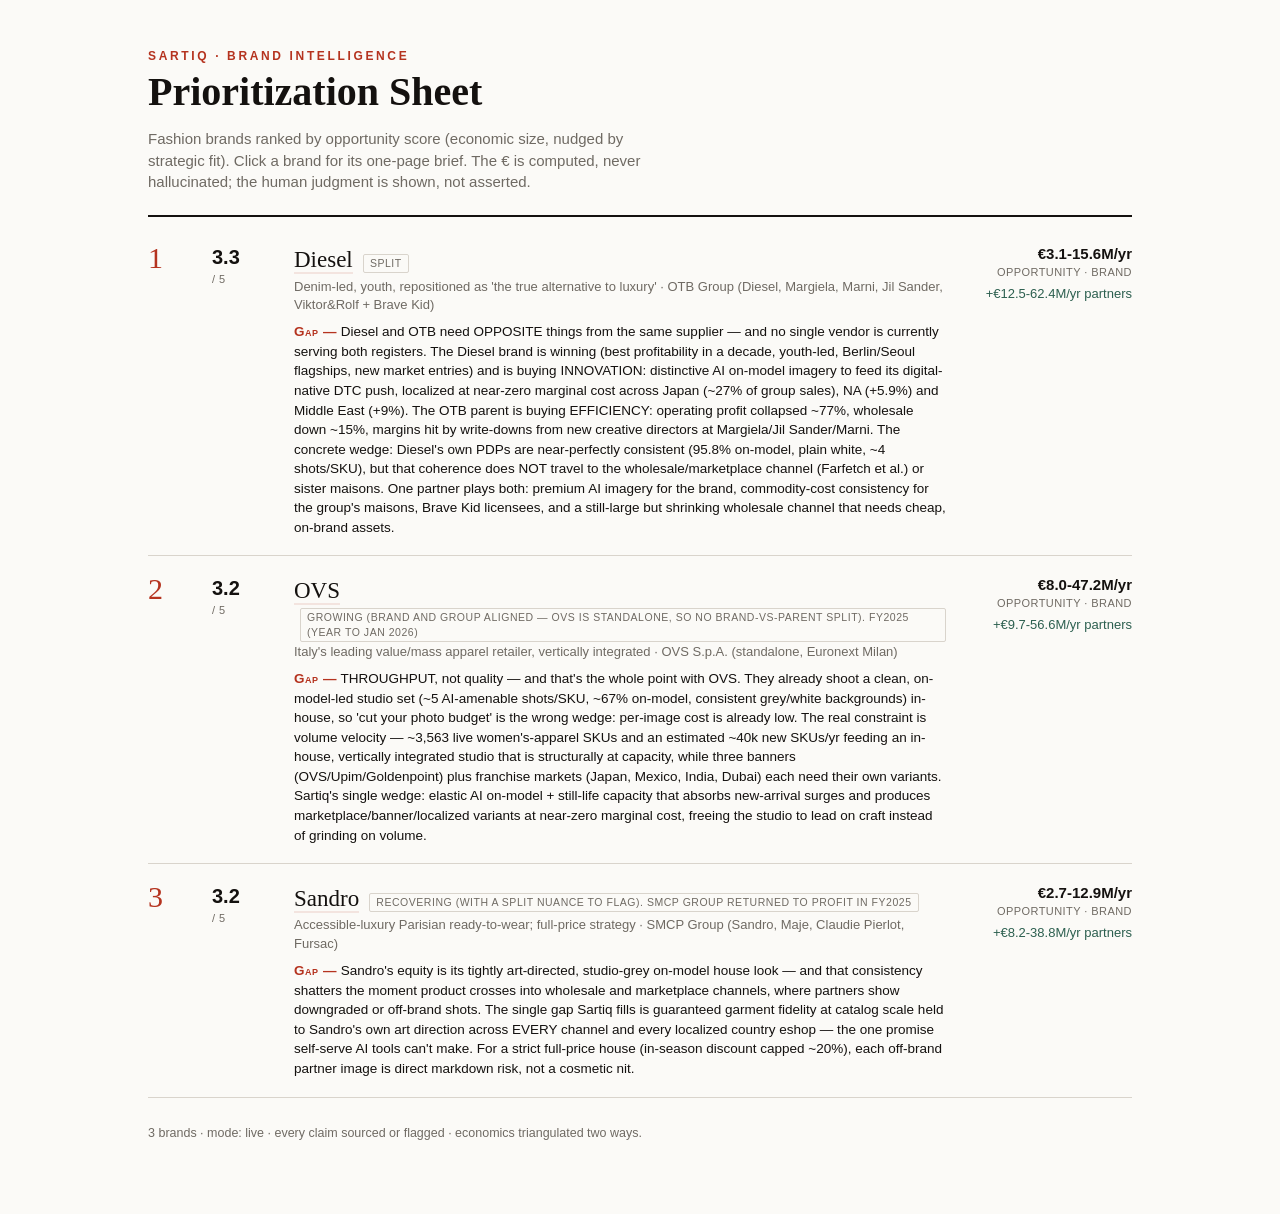
==== samples/index.html @ 9087ad5d "feat: Sartiq Brand Intelligence Agent — dual-mode agent + review app Sourced one-page opportunity br" ====
<!doctype html>
<html lang="en">
<head>
  <meta charset="utf-8">
  <meta name="viewport" content="width=device-width, initial-scale=1">
  <title>Sartiq — Brand Prioritization</title>
  <style>
    :root { --ink:#14110f; --paper:#fbfaf7; --muted:#6f6a63; --hair:#d9d4cc;
            --accent:#b5331f; --soft:#f3e4df; --human:#2c5f4f;
            --serif:"Iowan Old Style",Palatino,Georgia,serif;
            --sans:"Helvetica Neue",Helvetica,Arial,sans-serif; }
    * { box-sizing:border-box; }
    body { margin:0; background:var(--paper); color:var(--ink);
           font-family:var(--sans); font-size:15px; line-height:1.45; }
    .wrap { max-width:1040px; margin:0 auto; padding:48px 28px 72px; }
    .kicker { font-size:12px; letter-spacing:.22em; text-transform:uppercase;
              color:var(--accent); font-weight:700; }
    h1 { font-family:var(--serif); font-size:40px; line-height:1.04; margin:6px 0 4px; }
    .sub { color:var(--muted); max-width:62ch; }
    .rule { height:2px; background:var(--ink); margin:22px 0 8px; }
    .row { display:grid; grid-template-columns:46px 64px 1fr 168px; gap:18px;
           align-items:start; padding:18px 0; border-bottom:1px solid var(--hair); }
    .rank { font-family:var(--serif); font-size:30px; color:var(--accent); line-height:1; }
    .score { font-variant-numeric:tabular-nums; font-weight:700; font-size:20px; }
    .score small { display:block; font-weight:400; font-size:11px; color:var(--muted);
                   letter-spacing:.04em; text-transform:uppercase; }
    .brand a { color:var(--ink); text-decoration:none; font-family:var(--serif);
               font-size:23px; border-bottom:2px solid var(--soft); }
    .brand a:hover { border-bottom-color:var(--accent); }
    .pos { color:var(--muted); font-size:13px; margin-top:1px; }
    .gap { margin-top:7px; font-size:13.5px; }
    .gap b { font-variant:small-caps; letter-spacing:.04em; color:var(--accent); }
    .opp { text-align:right; font-variant-numeric:tabular-nums; }
    .opp .big { font-weight:700; }
    .opp .cap { font-size:11px; color:var(--muted); text-transform:uppercase; letter-spacing:.04em; }
    .opp .partner { color:var(--human); font-size:13px; margin-top:4px; }
    .tag { display:inline-block; font-size:10.5px; letter-spacing:.05em; text-transform:uppercase;
           padding:1px 6px; border:1px solid var(--hair); border-radius:2px; color:var(--muted); margin-left:6px; }
    footer { margin-top:26px; color:var(--muted); font-size:12.5px; }
  </style>
</head>
<body>
<div class="wrap">
  <div class="kicker">Sartiq · Brand Intelligence</div>
  <h1>Prioritization Sheet</h1>
  <p class="sub">Fashion brands ranked by opportunity score (economic size, nudged by
  strategic fit). Click a brand for its one-page brief. The € is computed, never
  hallucinated; the human judgment is shown, not asserted.</p>
  <div class="rule"></div>

  <div class="row">
    <div class="rank">1</div>
    <div class="score">3.3<small>/ 5</small></div>
    <div>
      <div class="brand"><a href="diesel.html">Diesel</a>
        <span class="tag">SPLIT</span>
      </div>
      <div class="pos">Denim-led, youth, repositioned as &#39;the true alternative to luxury&#39; · OTB Group (Diesel, Margiela, Marni, Jil Sander, Viktor&amp;Rolf + Brave Kid)</div>
      <div class="gap"><b>Gap —</b> Diesel and OTB need OPPOSITE things from the same supplier — and no single vendor is currently serving both registers. The Diesel brand is winning (best profitability in a decade, youth-led, Berlin/Seoul flagships, new market entries) and is buying INNOVATION: distinctive AI on-model imagery to feed its digital-native DTC push, localized at near-zero marginal cost across Japan (~27% of group sales), NA (+5.9%) and Middle East (+9%). The OTB parent is buying EFFICIENCY: operating profit collapsed ~77%, wholesale down ~15%, margins hit by write-downs from new creative directors at Margiela/Jil Sander/Marni. The concrete wedge: Diesel&#39;s own PDPs are near-perfectly consistent (95.8% on-model, plain white, ~4 shots/SKU), but that coherence does NOT travel to the wholesale/marketplace channel (Farfetch et al.) or sister maisons. One partner plays both: premium AI imagery for the brand, commodity-cost consistency for the group&#39;s maisons, Brave Kid licensees, and a still-large but shrinking wholesale channel that needs cheap, on-brand assets.</div>
    </div>
    <div class="opp">
      <div class="big">€3.1-15.6M/yr</div>
      <div class="cap">opportunity · brand</div>
      <div class="partner">+€12.5-62.4M/yr partners</div>
    </div>
  </div>
  <div class="row">
    <div class="rank">2</div>
    <div class="score">3.2<small>/ 5</small></div>
    <div>
      <div class="brand"><a href="ovs.html">OVS</a>
        <span class="tag">GROWING (brand and group aligned — OVS is standalone, so no brand-vs-parent split). FY2025 (year to Jan 2026)</span>
      </div>
      <div class="pos">Italy&#39;s leading value/mass apparel retailer, vertically integrated · OVS S.p.A. (standalone, Euronext Milan)</div>
      <div class="gap"><b>Gap —</b> THROUGHPUT, not quality — and that&#39;s the whole point with OVS. They already shoot a clean, on-model-led studio set (~5 AI-amenable shots/SKU, ~67% on-model, consistent grey/white backgrounds) in-house, so &#39;cut your photo budget&#39; is the wrong wedge: per-image cost is already low. The real constraint is volume velocity — ~3,563 live women&#39;s-apparel SKUs and an estimated ~40k new SKUs/yr feeding an in-house, vertically integrated studio that is structurally at capacity, while three banners (OVS/Upim/Goldenpoint) plus franchise markets (Japan, Mexico, India, Dubai) each need their own variants. Sartiq&#39;s single wedge: elastic AI on-model + still-life capacity that absorbs new-arrival surges and produces marketplace/banner/localized variants at near-zero marginal cost, freeing the studio to lead on craft instead of grinding on volume.</div>
    </div>
    <div class="opp">
      <div class="big">€8.0-47.2M/yr</div>
      <div class="cap">opportunity · brand</div>
      <div class="partner">+€9.7-56.6M/yr partners</div>
    </div>
  </div>
  <div class="row">
    <div class="rank">3</div>
    <div class="score">3.2<small>/ 5</small></div>
    <div>
      <div class="brand"><a href="sandro.html">Sandro</a>
        <span class="tag">RECOVERING (with a SPLIT nuance to flag). SMCP Group returned to profit in FY2025</span>
      </div>
      <div class="pos">Accessible-luxury Parisian ready-to-wear; full-price strategy · SMCP Group (Sandro, Maje, Claudie Pierlot, Fursac)</div>
      <div class="gap"><b>Gap —</b> Sandro&#39;s equity is its tightly art-directed, studio-grey on-model house look — and that consistency shatters the moment product crosses into wholesale and marketplace channels, where partners show downgraded or off-brand shots. The single gap Sartiq fills is guaranteed garment fidelity at catalog scale held to Sandro&#39;s own art direction across EVERY channel and every localized country eshop — the one promise self-serve AI tools can&#39;t make. For a strict full-price house (in-season discount capped ~20%), each off-brand partner image is direct markdown risk, not a cosmetic nit.</div>
    </div>
    <div class="opp">
      <div class="big">€2.7-12.9M/yr</div>
      <div class="cap">opportunity · brand</div>
      <div class="partner">+€8.2-38.8M/yr partners</div>
    </div>
  </div>

  <footer>
    3 brands ·
    mode: live ·
    every claim sourced or flagged · economics triangulated two ways.
  </footer>
</div>
</body>
</html>
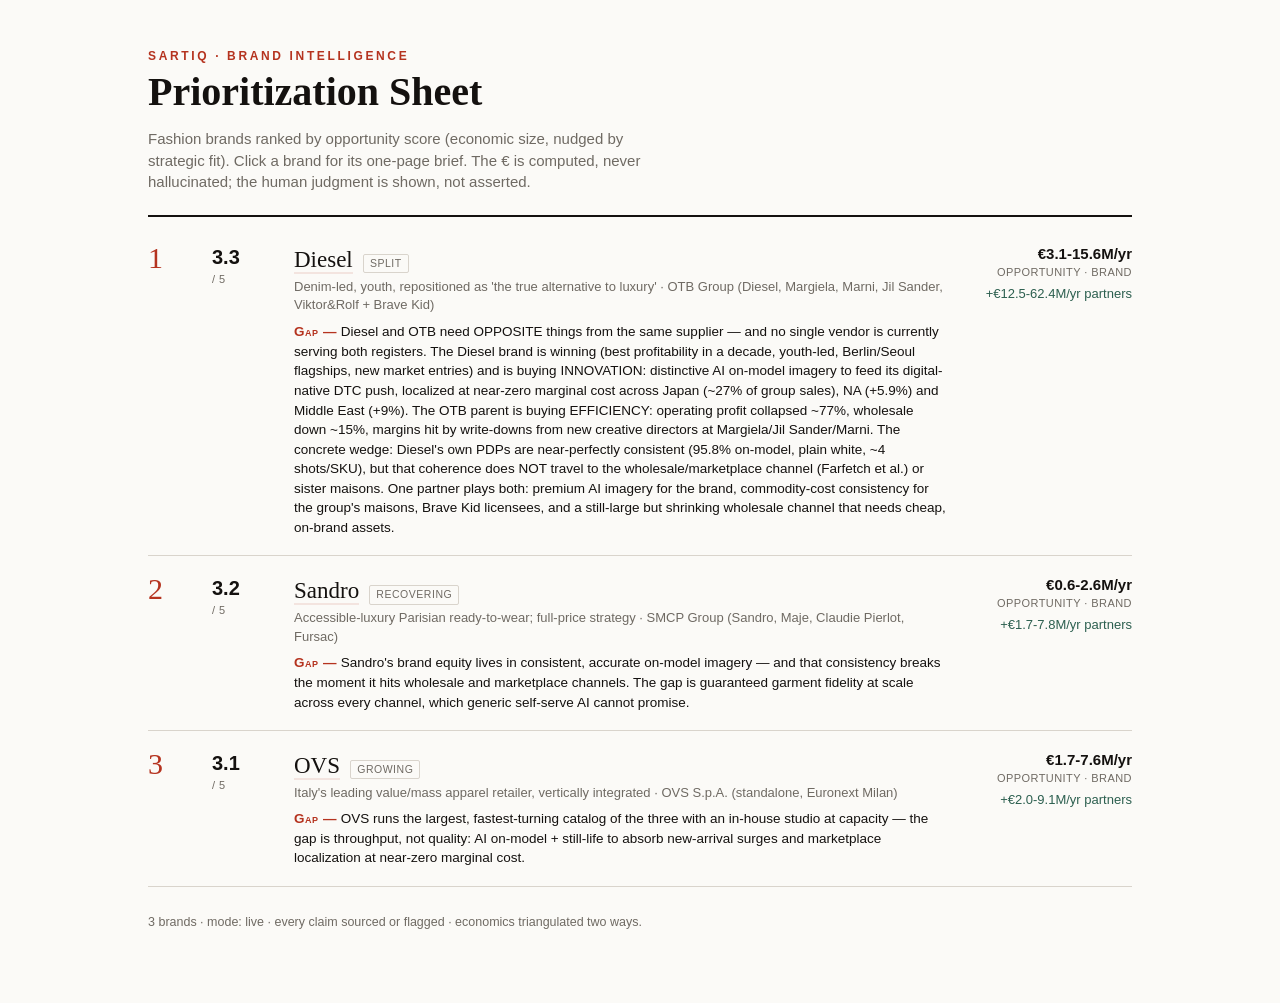
==== commit 2491dfdd: "chore: refresh samples/ with the new Sartiq-capture economics (offline, reproducible) Regenerated th" ====
--- a/samples/index.html
+++ b/samples/index.html
@@ -68,32 +68,32 @@
     <div class="rank">2</div>
     <div class="score">3.2<small>/ 5</small></div>
     <div>
-      <div class="brand"><a href="ovs.html">OVS</a>
-        <span class="tag">GROWING (brand and group aligned — OVS is standalone, so no brand-vs-parent split). FY2025 (year to Jan 2026)</span>
+      <div class="brand"><a href="sandro.html">Sandro</a>
+        <span class="tag">RECOVERING</span>
       </div>
-      <div class="pos">Italy&#39;s leading value/mass apparel retailer, vertically integrated · OVS S.p.A. (standalone, Euronext Milan)</div>
-      <div class="gap"><b>Gap —</b> THROUGHPUT, not quality — and that&#39;s the whole point with OVS. They already shoot a clean, on-model-led studio set (~5 AI-amenable shots/SKU, ~67% on-model, consistent grey/white backgrounds) in-house, so &#39;cut your photo budget&#39; is the wrong wedge: per-image cost is already low. The real constraint is volume velocity — ~3,563 live women&#39;s-apparel SKUs and an estimated ~40k new SKUs/yr feeding an in-house, vertically integrated studio that is structurally at capacity, while three banners (OVS/Upim/Goldenpoint) plus franchise markets (Japan, Mexico, India, Dubai) each need their own variants. Sartiq&#39;s single wedge: elastic AI on-model + still-life capacity that absorbs new-arrival surges and produces marketplace/banner/localized variants at near-zero marginal cost, freeing the studio to lead on craft instead of grinding on volume.</div>
+      <div class="pos">Accessible-luxury Parisian ready-to-wear; full-price strategy · SMCP Group (Sandro, Maje, Claudie Pierlot, Fursac)</div>
+      <div class="gap"><b>Gap —</b> Sandro&#39;s brand equity lives in consistent, accurate on-model imagery — and that consistency breaks the moment it hits wholesale and marketplace channels. The gap is guaranteed garment fidelity at scale across every channel, which generic self-serve AI cannot promise.</div>
     </div>
     <div class="opp">
-      <div class="big">€8.0-47.2M/yr</div>
+      <div class="big">€0.6-2.6M/yr</div>
       <div class="cap">opportunity · brand</div>
-      <div class="partner">+€9.7-56.6M/yr partners</div>
+      <div class="partner">+€1.7-7.8M/yr partners</div>
     </div>
   </div>
   <div class="row">
     <div class="rank">3</div>
-    <div class="score">3.2<small>/ 5</small></div>
+    <div class="score">3.1<small>/ 5</small></div>
     <div>
-      <div class="brand"><a href="sandro.html">Sandro</a>
-        <span class="tag">RECOVERING (with a SPLIT nuance to flag). SMCP Group returned to profit in FY2025</span>
+      <div class="brand"><a href="ovs.html">OVS</a>
+        <span class="tag">GROWING</span>
       </div>
-      <div class="pos">Accessible-luxury Parisian ready-to-wear; full-price strategy · SMCP Group (Sandro, Maje, Claudie Pierlot, Fursac)</div>
-      <div class="gap"><b>Gap —</b> Sandro&#39;s equity is its tightly art-directed, studio-grey on-model house look — and that consistency shatters the moment product crosses into wholesale and marketplace channels, where partners show downgraded or off-brand shots. The single gap Sartiq fills is guaranteed garment fidelity at catalog scale held to Sandro&#39;s own art direction across EVERY channel and every localized country eshop — the one promise self-serve AI tools can&#39;t make. For a strict full-price house (in-season discount capped ~20%), each off-brand partner image is direct markdown risk, not a cosmetic nit.</div>
+      <div class="pos">Italy&#39;s leading value/mass apparel retailer, vertically integrated · OVS S.p.A. (standalone, Euronext Milan)</div>
+      <div class="gap"><b>Gap —</b> OVS runs the largest, fastest-turning catalog of the three with an in-house studio at capacity — the gap is throughput, not quality: AI on-model + still-life to absorb new-arrival surges and marketplace localization at near-zero marginal cost.</div>
     </div>
     <div class="opp">
-      <div class="big">€2.7-12.9M/yr</div>
+      <div class="big">€1.7-7.6M/yr</div>
       <div class="cap">opportunity · brand</div>
-      <div class="partner">+€8.2-38.8M/yr partners</div>
+      <div class="partner">+€2.0-9.1M/yr partners</div>
     </div>
   </div>
 
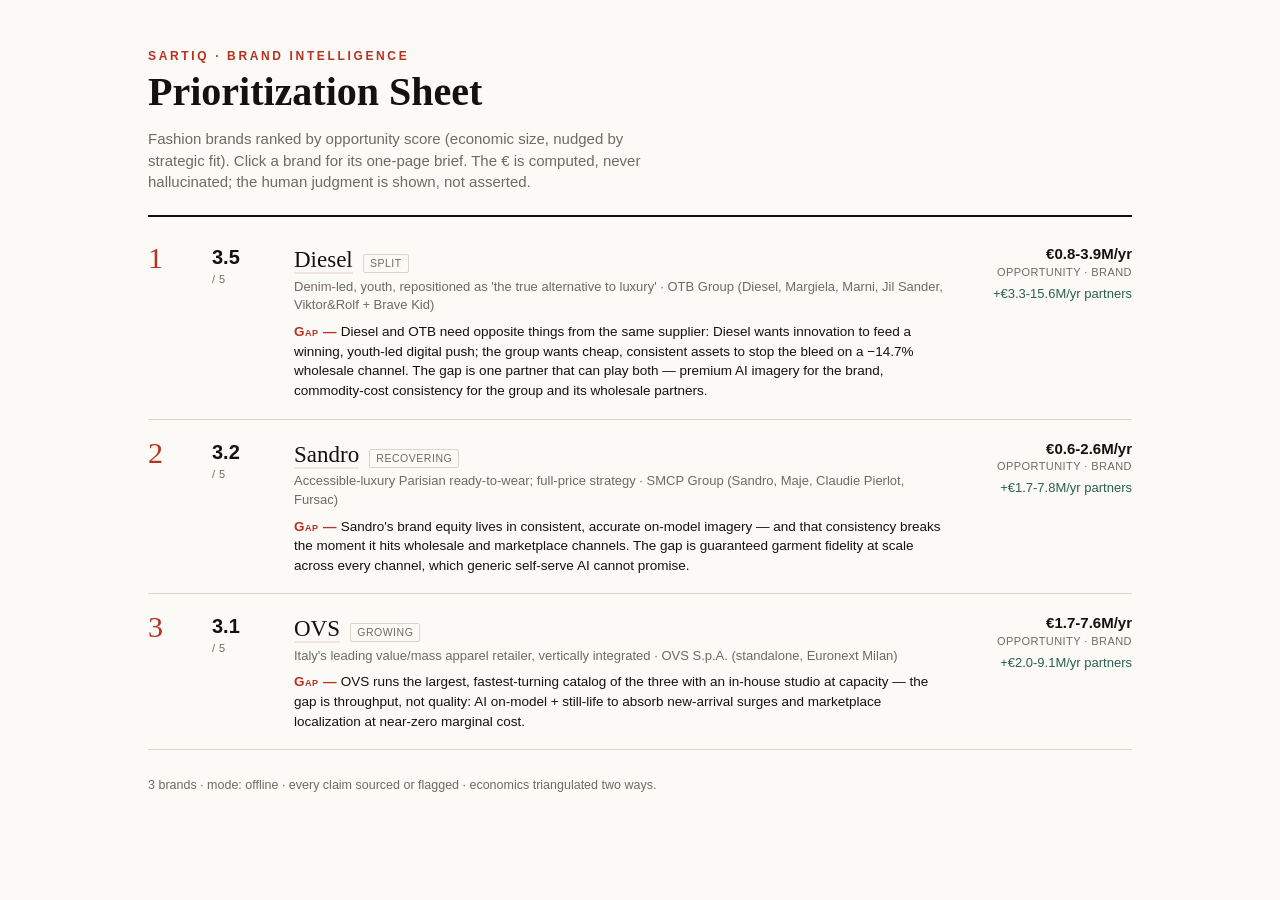
==== commit dcb7b8b8: "fix: samples had stale economics — the re-dig guard kept the confirmed old briefs The prior sample r" ====
--- a/samples/index.html
+++ b/samples/index.html
@@ -50,18 +50,18 @@
 
   <div class="row">
     <div class="rank">1</div>
-    <div class="score">3.3<small>/ 5</small></div>
+    <div class="score">3.5<small>/ 5</small></div>
     <div>
       <div class="brand"><a href="diesel.html">Diesel</a>
         <span class="tag">SPLIT</span>
       </div>
       <div class="pos">Denim-led, youth, repositioned as &#39;the true alternative to luxury&#39; · OTB Group (Diesel, Margiela, Marni, Jil Sander, Viktor&amp;Rolf + Brave Kid)</div>
-      <div class="gap"><b>Gap —</b> Diesel and OTB need OPPOSITE things from the same supplier — and no single vendor is currently serving both registers. The Diesel brand is winning (best profitability in a decade, youth-led, Berlin/Seoul flagships, new market entries) and is buying INNOVATION: distinctive AI on-model imagery to feed its digital-native DTC push, localized at near-zero marginal cost across Japan (~27% of group sales), NA (+5.9%) and Middle East (+9%). The OTB parent is buying EFFICIENCY: operating profit collapsed ~77%, wholesale down ~15%, margins hit by write-downs from new creative directors at Margiela/Jil Sander/Marni. The concrete wedge: Diesel&#39;s own PDPs are near-perfectly consistent (95.8% on-model, plain white, ~4 shots/SKU), but that coherence does NOT travel to the wholesale/marketplace channel (Farfetch et al.) or sister maisons. One partner plays both: premium AI imagery for the brand, commodity-cost consistency for the group&#39;s maisons, Brave Kid licensees, and a still-large but shrinking wholesale channel that needs cheap, on-brand assets.</div>
+      <div class="gap"><b>Gap —</b> Diesel and OTB need opposite things from the same supplier: Diesel wants innovation to feed a winning, youth-led digital push; the group wants cheap, consistent assets to stop the bleed on a −14.7% wholesale channel. The gap is one partner that can play both — premium AI imagery for the brand, commodity-cost consistency for the group and its wholesale partners.</div>
     </div>
     <div class="opp">
-      <div class="big">€3.1-15.6M/yr</div>
+      <div class="big">€0.8-3.9M/yr</div>
       <div class="cap">opportunity · brand</div>
-      <div class="partner">+€12.5-62.4M/yr partners</div>
+      <div class="partner">+€3.3-15.6M/yr partners</div>
     </div>
   </div>
   <div class="row">
@@ -99,7 +99,7 @@
 
   <footer>
     3 brands ·
-    mode: live ·
+    mode: offline ·
     every claim sourced or flagged · economics triangulated two ways.
   </footer>
 </div>
